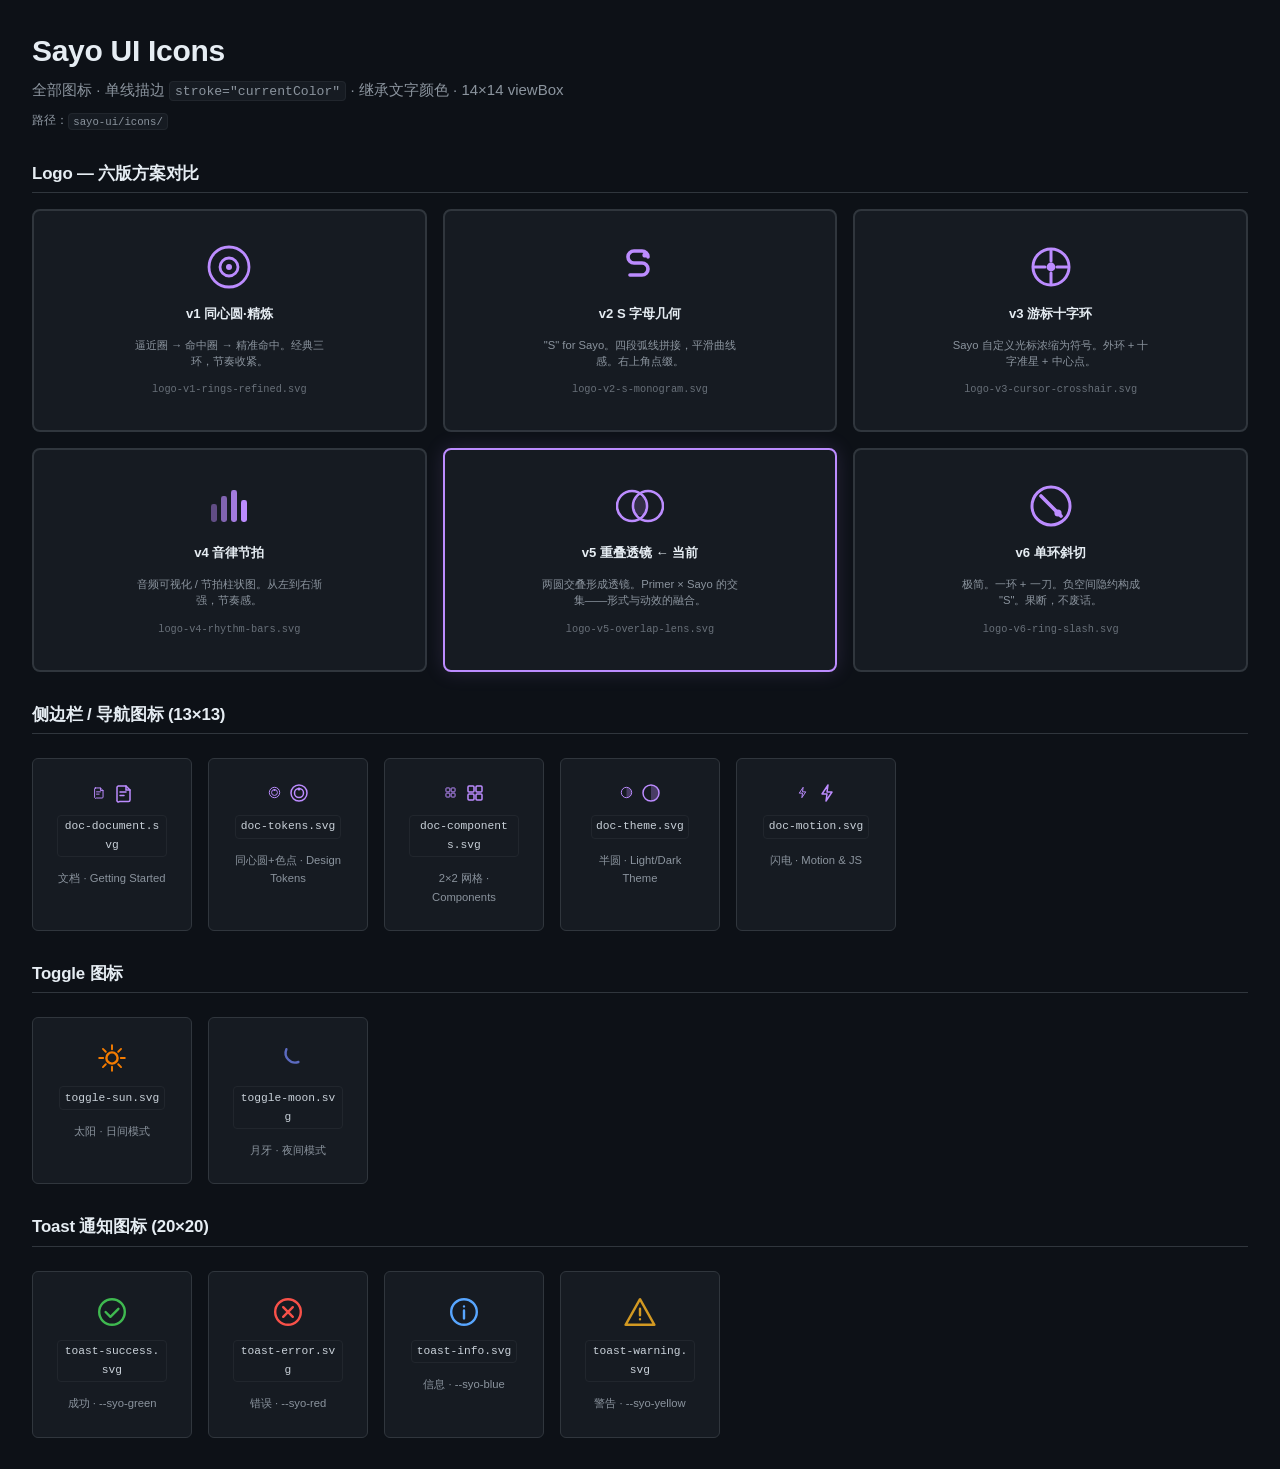
==== icons/index.html @ a3330d7d "v1.0: Sayo UI — 零依赖 CSS 框架 + 弹性交互引擎 - CSS 设计令牌（暗/浅双主题）+ Reset + 14 个组件 + 工具类 - JS 交互引擎：光标、拖尾、波纹、视差、入" ====
<!DOCTYPE html>
<html lang="zh-CN">
<head>
<meta charset="UTF-8">
<meta name="viewport" content="width=device-width, initial-scale=1.0">
<title>Sayo UI · Icons</title>
<link rel="stylesheet" href="../sayo.css">
<style>
  body { padding: var(--syo-space-8); }
  h1 { margin-bottom: var(--syo-space-2); }
  .icon-grid { display: grid; grid-template-columns: repeat(auto-fill, minmax(160px, 1fr)); gap: var(--syo-space-4); margin-top: var(--syo-space-6); }
  .icon-card {
    display: flex; flex-direction: column; align-items: center; gap: var(--syo-space-3);
    padding: var(--syo-space-6); background: var(--syo-bg-surface); border: 1px solid var(--syo-border); border-radius: var(--syo-radius-md);
  }
  .icon-card svg { width: 32px; height: 32px; color: var(--syo-accent); }
  .icon-card code { font-size: 0.75rem; text-align: center; word-break: break-all; }
  .icon-card .label { font-size: 0.75rem; color: var(--syo-fg-muted); text-align: center; }
  .icon-card .size-demo { display: flex; gap: var(--syo-space-2); align-items: center; }
  .icon-card .size-demo svg { width: 13px; height: 13px; }
  .icon-card .size-demo svg:last-child { width: 20px; height: 20px; }
  .section-title { margin-top: var(--syo-space-8); margin-bottom: var(--syo-space-3); padding-bottom: var(--syo-space-2); border-bottom: 1px solid var(--syo-border); }
</style>
</head>
<body>

<h1>Sayo UI Icons</h1>
<p class="syo-text-muted">
  全部图标 &middot; 单线描边 <code>stroke="currentColor"</code> &middot; 继承文字颜色 &middot; 14×14 viewBox
</p>
<p class="syo-text-sm syo-text-muted syo-mt-2">路径：<code>sayo-ui/icons/</code></p>

<!-- Logo -->
<h3 class="section-title">Logo — 六版方案对比</h3>
<style>
  .logo-grid { display: grid; grid-template-columns: repeat(3, 1fr); gap: var(--syo-space-4); margin-top: var(--syo-space-4); }
  .logo-card { display: flex; flex-direction: column; align-items: center; gap: var(--syo-space-3); padding: var(--syo-space-8) var(--syo-space-4); background: var(--syo-bg-surface); border: 2px solid var(--syo-border); border-radius: var(--syo-radius-lg); transition: border-color 200ms var(--syo-ease-out); }
  .logo-card:hover { border-color: var(--syo-accent); }
  .logo-card svg { width: 48px; height: 48px; color: var(--syo-accent); }
  .logo-card .name { font-weight: 600; font-size: 0.875rem; color: var(--syo-fg-default); }
  .logo-card .desc { font-size: 0.75rem; color: var(--syo-fg-muted); text-align: center; line-height: 1.45; max-width: 200px; }
  .logo-card .file { font-size: 0.6875rem; color: var(--syo-fg-muted); font-family: var(--syo-font-mono); opacity: 0.7; }
  @media (max-width: 640px) { .logo-grid { grid-template-columns: 1fr; } }
</style>
<div class="logo-grid">
  <div class="logo-card">
    <svg viewBox="0 0 24 24" fill="none"><circle cx="12" cy="12" r="10" stroke="currentColor" stroke-width="1.4"/><circle cx="12" cy="12" r="4.5" stroke="currentColor" stroke-width="1.4"/><circle cx="12" cy="12" r="1.5" fill="currentColor"/></svg>
    <span class="name">v1 同心圆·精炼</span>
    <span class="desc">逼近圈 → 命中圈 → 精准命中。经典三环，节奏收紧。</span>
    <span class="file">logo-v1-rings-refined.svg</span>
  </div>
  <div class="logo-card">
    <svg viewBox="0 0 24 24" fill="none"><path d="M16 7a3 3 0 00-3-3H9a3 3 0 00-3 3v0a3 3 0 003 3h4a3 3 0 013 3v0a3 3 0 01-3 3H7" stroke="currentColor" stroke-width="1.8" stroke-linecap="round"/><circle cx="14.5" cy="6" r="1.3" fill="currentColor"/></svg>
    <span class="name">v2 S 字母几何</span>
    <span class="desc">"S" for Sayo。四段弧线拼接，平滑曲线感。右上角点缀。</span>
    <span class="file">logo-v2-s-monogram.svg</span>
  </div>
  <div class="logo-card">
    <svg viewBox="0 0 24 24" fill="none"><circle cx="12" cy="12" r="9" stroke="currentColor" stroke-width="1.5"/><path d="M12 4v5M12 15v5M4 12h5M15 12h5" stroke="currentColor" stroke-width="1.5" stroke-linecap="round"/><circle cx="12" cy="12" r="2.2" fill="currentColor"/></svg>
    <span class="name">v3 游标十字环</span>
    <span class="desc">Sayo 自定义光标浓缩为符号。外环 + 十字准星 + 中心点。</span>
    <span class="file">logo-v3-cursor-crosshair.svg</span>
  </div>
  <div class="logo-card">
    <svg viewBox="0 0 24 24" fill="none"><rect x="3" y="11" width="3" height="9" rx="1.2" fill="currentColor" opacity="0.45"/><rect x="8" y="7" width="3" height="13" rx="1.2" fill="currentColor" opacity="0.65"/><rect x="13" y="4" width="3" height="16" rx="1.2" fill="currentColor" opacity="0.85"/><rect x="18" y="9" width="3" height="11" rx="1.2" fill="currentColor"/></svg>
    <span class="name">v4 音律节拍</span>
    <span class="desc">音频可视化 / 节拍柱状图。从左到右渐强，节奏感。</span>
    <span class="file">logo-v4-rhythm-bars.svg</span>
  </div>
  <div class="logo-card" style="border-color:var(--syo-accent);box-shadow:0 0 20px rgba(188,140,255,0.15)">
    <svg viewBox="0 0 24 24" fill="none"><circle cx="8" cy="12" r="7.5" stroke="currentColor" stroke-width="1.3"/><circle cx="16" cy="12" r="7.5" stroke="currentColor" stroke-width="1.3"/><path d="M10.7 7.6a7.5 7.5 0 012.6 0 7.5 7.5 0 010 8.8 7.5 7.5 0 01-2.6 0 7.5 7.5 0 010-8.8z" fill="currentColor" opacity="0.18"/></svg>
    <span class="name">v5 重叠透镜 ← 当前</span>
    <span class="desc">两圆交叠形成透镜。Primer × Sayo 的交集——形式与动效的融合。</span>
    <span class="file">logo-v5-overlap-lens.svg</span>
  </div>
  <div class="logo-card">
    <svg viewBox="0 0 24 24" fill="none"><circle cx="12" cy="12" r="9.5" stroke="currentColor" stroke-width="1.5"/><path d="M7 7l10 10" stroke="currentColor" stroke-width="1.8" stroke-linecap="round"/><circle cx="15.5" cy="15.5" r="1.8" fill="currentColor"/></svg>
    <span class="name">v6 单环斜切</span>
    <span class="desc">极简。一环 + 一刀。负空间隐约构成 "S"。果断，不废话。</span>
    <span class="file">logo-v6-ring-slash.svg</span>
  </div>
</div>

<!-- Doc sidebar -->
<h3 class="section-title">侧边栏 / 导航图标 (13×13)</h3>
<div class="icon-grid">
  <div class="icon-card">
    <div class="size-demo">
      <svg viewBox="0 0 20 20" fill="none"><path d="M5 3h8l4 4v10a1.5 1.5 0 01-1.5 1.5h-9A1.5 1.5 0 014 17V4.5A1.5 1.5 0 015.5 3z" stroke="currentColor" stroke-width="1.5" stroke-linecap="round" stroke-linejoin="round"/><path d="M13 3v4h4M7 9h6M7 12.5h4" stroke="currentColor" stroke-width="1.5" stroke-linecap="round"/></svg>
      <svg viewBox="0 0 20 20" fill="none"><path d="M5 3h8l4 4v10a1.5 1.5 0 01-1.5 1.5h-9A1.5 1.5 0 014 17V4.5A1.5 1.5 0 015.5 3z" stroke="currentColor" stroke-width="1.5" stroke-linecap="round" stroke-linejoin="round"/><path d="M13 3v4h4M7 9h6M7 12.5h4" stroke="currentColor" stroke-width="1.5" stroke-linecap="round"/></svg>
    </div>
    <code>doc-document.svg</code>
    <span class="label">文档 · Getting Started</span>
  </div>
  <div class="icon-card">
    <div class="size-demo">
      <svg viewBox="0 0 20 20" fill="none"><circle cx="10" cy="10" r="8" stroke="currentColor" stroke-width="1.5"/><circle cx="10" cy="10" r="4.5" stroke="currentColor" stroke-width="1.5"/><circle cx="10" cy="6" r="1.5" fill="currentColor"/></svg>
      <svg viewBox="0 0 20 20" fill="none"><circle cx="10" cy="10" r="8" stroke="currentColor" stroke-width="1.5"/><circle cx="10" cy="10" r="4.5" stroke="currentColor" stroke-width="1.5"/><circle cx="10" cy="6" r="1.5" fill="currentColor"/></svg>
    </div>
    <code>doc-tokens.svg</code>
    <span class="label">同心圆+色点 · Design Tokens</span>
  </div>
  <div class="icon-card">
    <div class="size-demo">
      <svg viewBox="0 0 20 20" fill="none"><rect x="3" y="3" width="6" height="6" rx="1" stroke="currentColor" stroke-width="1.5"/><rect x="11" y="3" width="6" height="6" rx="1" stroke="currentColor" stroke-width="1.5"/><rect x="3" y="11" width="6" height="6" rx="1" stroke="currentColor" stroke-width="1.5"/><rect x="11" y="11" width="6" height="6" rx="1" stroke="currentColor" stroke-width="1.5"/></svg>
      <svg viewBox="0 0 20 20" fill="none"><rect x="3" y="3" width="6" height="6" rx="1" stroke="currentColor" stroke-width="1.5"/><rect x="11" y="3" width="6" height="6" rx="1" stroke="currentColor" stroke-width="1.5"/><rect x="3" y="11" width="6" height="6" rx="1" stroke="currentColor" stroke-width="1.5"/><rect x="11" y="11" width="6" height="6" rx="1" stroke="currentColor" stroke-width="1.5"/></svg>
    </div>
    <code>doc-components.svg</code>
    <span class="label">2×2 网格 · Components</span>
  </div>
  <div class="icon-card">
    <div class="size-demo">
      <svg viewBox="0 0 20 20" fill="none"><circle cx="10" cy="10" r="8" stroke="currentColor" stroke-width="1.5"/><path d="M10 2a8 8 0 010 16V2z" fill="currentColor" opacity="0.3"/></svg>
      <svg viewBox="0 0 20 20" fill="none"><circle cx="10" cy="10" r="8" stroke="currentColor" stroke-width="1.5"/><path d="M10 2a8 8 0 010 16V2z" fill="currentColor" opacity="0.3"/></svg>
    </div>
    <code>doc-theme.svg</code>
    <span class="label">半圆 · Light/Dark Theme</span>
  </div>
  <div class="icon-card">
    <div class="size-demo">
      <svg viewBox="0 0 20 20" fill="none"><path d="M11 2L5 11h5l-1 7 6-9h-5l1-7z" stroke="currentColor" stroke-width="1.5" stroke-linejoin="round"/></svg>
      <svg viewBox="0 0 20 20" fill="none"><path d="M11 2L5 11h5l-1 7 6-9h-5l1-7z" stroke="currentColor" stroke-width="1.5" stroke-linejoin="round"/></svg>
    </div>
    <code>doc-motion.svg</code>
    <span class="label">闪电 · Motion &amp; JS</span>
  </div>
</div>

<!-- Toggle icons -->
<h3 class="section-title">Toggle 图标</h3>
<div class="icon-grid">
  <div class="icon-card">
    <svg viewBox="0 0 20 20" fill="none" style="color:#f57c00"><circle cx="10" cy="10" r="3.5" stroke="currentColor" stroke-width="1.5"/><path d="M10 2v2.5M10 15.5V18M2 10h2.5M15.5 10H18M4.34 4.34l1.77 1.77M13.89 13.89l1.77 1.77M4.34 15.66l1.77-1.77M13.89 6.11l1.77-1.77" stroke="currentColor" stroke-width="1.2" stroke-linecap="round"/></svg>
    <code>toggle-sun.svg</code>
    <span class="label">太阳 · 日间模式</span>
  </div>
  <div class="icon-card">
    <svg viewBox="0 0 20 20" fill="none" style="color:#5c6bc0"><path d="M16.5 12.5A6 6 0 019 4.5a6 6 0 007.5 8z" stroke="currentColor" stroke-width="1.5" stroke-linejoin="round"/></svg>
    <code>toggle-moon.svg</code>
    <span class="label">月牙 · 夜间模式</span>
  </div>
</div>

<!-- Toast icons -->
<h3 class="section-title">Toast 通知图标 (20×20)</h3>
<div class="icon-grid">
  <div class="icon-card">
    <svg viewBox="0 0 20 20" fill="none" style="color:var(--syo-green)"><circle cx="10" cy="10" r="8" stroke="currentColor" stroke-width="1.5"/><path d="M6 10l3 3 5-5" stroke="currentColor" stroke-width="1.5" stroke-linecap="round" stroke-linejoin="round"/></svg>
    <code>toast-success.svg</code>
    <span class="label">成功 · --syo-green</span>
  </div>
  <div class="icon-card">
    <svg viewBox="0 0 20 20" fill="none" style="color:var(--syo-red)"><circle cx="10" cy="10" r="8" stroke="currentColor" stroke-width="1.5"/><path d="M7 7l6 6M13 7l-6 6" stroke="currentColor" stroke-width="1.5" stroke-linecap="round"/></svg>
    <code>toast-error.svg</code>
    <span class="label">错误 · --syo-red</span>
  </div>
  <div class="icon-card">
    <svg viewBox="0 0 20 20" fill="none" style="color:var(--syo-blue)"><circle cx="10" cy="10" r="8" stroke="currentColor" stroke-width="1.5"/><path d="M10 9v5M10 6.5v0" stroke="currentColor" stroke-width="1.5" stroke-linecap="round"/></svg>
    <code>toast-info.svg</code>
    <span class="label">信息 · --syo-blue</span>
  </div>
  <div class="icon-card">
    <svg viewBox="0 0 20 20" fill="none" style="color:var(--syo-yellow)"><path d="M10 2L1 18h18L10 2z" stroke="currentColor" stroke-width="1.5" stroke-linejoin="round"/><path d="M10 8v4M10 14.5v0" stroke="currentColor" stroke-width="1.5" stroke-linecap="round"/></svg>
    <code>toast-warning.svg</code>
    <span class="label">警告 · --syo-yellow</span>
  </div>
</div>

</body>
</html>
---- sayo.css ----
/* ═══════════════════════════════════════════════════════════════
   SAYO UI — DESIGN TOKENS & CORE
   GitHub Primer Dark + Sayo interaction engine
   Zero dependencies. CSS variable driven. Dark-first.
   ═══════════════════════════════════════════════════════════════ */

/* ── TOKENS ─────────────────────────────────────────────────── */
:root {
  /* Backgrounds */
  --syo-bg-base:      #0d1117;
  --syo-bg-surface:   #161b22;
  --syo-bg-elevated:  #1c2129;
  --syo-bg-selection: rgba(31, 111, 235, 0.2);

  /* Borders */
  --syo-border:       #30363d;
  --syo-border-muted: #21262d;

  /* Foregrounds */
  --syo-fg-default: #e6edf3;
  --syo-fg-body:    #c9d1d9;
  --syo-fg-muted:   #8b949e;

  /* Functional */
  --syo-red:    #f85149;
  --syo-orange: #f0883e;
  --syo-yellow: #d29922;
  --syo-green:  #3fb950;
  --syo-teal:   #39d353;
  --syo-cyan:   #79c0ff;
  --syo-blue:   #58a6ff;
  --syo-purple: #bc8cff;
  --syo-pink:   #d2a8ff;

  /* Semantic roles */
  --syo-danger:    var(--syo-red);
  --syo-warning:   var(--syo-yellow);
  --syo-success:   var(--syo-green);
  --syo-info:      var(--syo-blue);
  --syo-accent:    var(--syo-purple);
  --syo-secondary: var(--syo-cyan);
  --syo-special:   var(--syo-orange);
  --syo-subtle:    var(--syo-teal);

  /* Syntax highlight */
  --syo-syn-comment:  #8b949e;
  --syo-syn-keyword:  #ff7b72;
  --syo-syn-string:   #a5d6ff;
  --syo-syn-func:     #d2a8ff;
  --syo-syn-type:     #ffa657;
  --syo-syn-macro:    #f2cc60;
  --syo-syn-operator: #79c0ff;
  --syo-syn-number:   #a5d6ff;

  /* Typography */
  --syo-font-sans:  "Inter", "Noto Sans SC", "PingFang SC", "Microsoft YaHei", -apple-system, BlinkMacSystemFont, sans-serif;
  --syo-font-mono:  "Fira Code", "SF Mono", "Cascadia Code", "JetBrains Mono", monospace;
  --syo-font-size:  15px;
  --syo-line-height: 1.65;

  /* Spacing scale */
  --syo-space-1: 4px;
  --syo-space-2: 8px;
  --syo-space-3: 12px;
  --syo-space-4: 16px;
  --syo-space-5: 20px;
  --syo-space-6: 24px;
  --syo-space-8: 32px;
  --syo-space-10: 40px;
  --syo-space-12: 48px;

  /* Radii */
  --syo-radius-sm: 4px;
  --syo-radius-md: 6px;
  --syo-radius-lg: 8px;
  --syo-radius-full: 999px;

  /* Container */
  --syo-container: 860px;

  /* Nav */
  --syo-nav-height: 52px;

  /* Easing */
  --syo-ease-elastic:  cubic-bezier(0.34, 1.56, 0.64, 1);
  --syo-ease-out:      cubic-bezier(0.4, 0, 0.2, 1);
  --syo-ease-spring:   cubic-bezier(0.25, 0.46, 0.45, 0.94);

  /* Transitions */
  --syo-trans-color:  color 180ms var(--syo-ease-out);
  --syo-trans-spring: transform 250ms var(--syo-ease-elastic), border-color 200ms var(--syo-ease-out), background 200ms var(--syo-ease-out);
  --syo-trans-active: transform 100ms var(--syo-ease-out);
}

/* ── LIGHT THEME ─────────────────────────────────────────────── */
/* Trigger: <html data-syo-theme="light"> or toggle via JS */
html[data-syo-theme="light"] {
  /* Backgrounds */
  --syo-bg-base:      #ffffff;
  --syo-bg-surface:   #f6f8fa;
  --syo-bg-elevated:  #ffffff;
  --syo-bg-selection: rgba(9, 105, 218, 0.15);

  /* Borders */
  --syo-border:       #d0d7de;
  --syo-border-muted: #d8dee4;

  /* Foregrounds */
  --syo-fg-default: #1f2328;
  --syo-fg-body:    #1f2328;
  --syo-fg-muted:   #656d76;

  /* Functional — adjusted for light bg contrast */
  --syo-red:    #cf222e;
  --syo-orange: #bc4c00;
  --syo-yellow: #9a6700;
  --syo-green:  #1a7f37;
  --syo-teal:   #1a7f37;
  --syo-cyan:   #0969da;
  --syo-blue:   #0969da;
  --syo-purple: #8250df;
  --syo-pink:   #8250df;

  /* Syntax highlight */
  --syo-syn-comment:  #6e7781;
  --syo-syn-keyword:  #cf222e;
  --syo-syn-string:   #0a3069;
  --syo-syn-func:     #8250df;
  --syo-syn-type:     #bc4c00;
  --syo-syn-macro:    #9a6700;
  --syo-syn-operator: #0550ae;
  --syo-syn-number:   #0550ae;
}

/* Light-theme select chevron — needs own SVG since data URIs can't inherit var() */
html[data-syo-theme="light"] .syo-select {
  background-image: url("data:image/svg+xml,%3Csvg width='12' height='8' viewBox='0 0 12 8' fill='none' xmlns='http://www.w3.org/2000/svg'%3E%3Cpath d='M1 1.5l5 5 5-5' stroke='%23656d76' stroke-width='1.5' stroke-linecap='round' stroke-linejoin='round'/%3E%3C/svg%3E");
}

/* ── RESET ──────────────────────────────────────────────────── */
/* :where() → zero specificity — easy to override in consumer CSS */
:where(*, *::before, *::after) { box-sizing: border-box; margin: 0; padding: 0; }

html {
  scroll-behavior: smooth;
  font-size: var(--syo-font-size);
  -webkit-text-size-adjust: 100%;
}

body {
  background: var(--syo-bg-base);
  color: var(--syo-fg-body);
  font-family: var(--syo-font-sans);
  font-weight: 400;
  line-height: var(--syo-line-height);
  -webkit-font-smoothing: antialiased;
  -moz-osx-font-smoothing: grayscale;
}

/* ── SCROLLBAR ───────────────────────────────────────────────── */
::-webkit-scrollbar { width: 6px; height: 6px; }
::-webkit-scrollbar-track { background: transparent; }
::-webkit-scrollbar-thumb {
  background: var(--syo-border);
  border-radius: 3px;
}
::-webkit-scrollbar-thumb:hover { background: var(--syo-fg-muted); }
/* Firefox */
* { scrollbar-width: thin; scrollbar-color: var(--syo-border) transparent; }

::selection { background: var(--syo-bg-selection); color: var(--syo-fg-default); }

img, svg { display: block; max-width: 100%; }
svg[data-syo-icon] { flex-shrink: 0; }

:focus-visible {
  outline: 2px solid var(--syo-blue);
  outline-offset: 2px;
}

/* ── BASE ───────────────────────────────────────────────────── */
a {
  color: var(--syo-blue);
  text-decoration: none;
  transition: var(--syo-trans-color);
}
a:hover { color: var(--syo-accent); }

h1, h2, h3, h4, h5, h6 {
  color: var(--syo-fg-default);
  font-weight: 600;
  letter-spacing: -0.01em;
  line-height: 1.25;
}

h1 { font-size: clamp(1.5rem, 4vw, 2rem); }
h2 { font-size: clamp(1.25rem, 3vw, 1.5rem); }
h3 { font-size: 1.125rem; }
h4 { font-size: 1rem; }

p + p { margin-top: 0.5em; }

code, pre {
  font-family: var(--syo-font-mono);
  font-size: 0.875em;
}

code {
  background: var(--syo-bg-surface);
  padding: 0.15em 0.4em;
  border-radius: var(--syo-radius-sm);
  border: 1px solid var(--syo-border-muted);
}

pre {
  background: var(--syo-bg-surface);
  border: 1px solid var(--syo-border);
  border-radius: var(--syo-radius-md);
  padding: var(--syo-space-4);
  overflow-x: auto;
  line-height: 1.65;
}

pre code {
  background: none;
  padding: 0;
  border: none;
  font-size: 0.875rem;
}

hr {
  border: none;
  border-top: 1px solid var(--syo-border);
}

/* ── LAYOUT ─────────────────────────────────────────────────── */
.syo-container {
  width: 100%;
  max-width: var(--syo-container);
  margin-left: auto;
  margin-right: auto;
  padding-left: var(--syo-space-6);
  padding-right: var(--syo-space-6);
}

.syo-section {
  padding-top: var(--syo-space-12);
  padding-bottom: var(--syo-space-12);
  border-top: 1px solid var(--syo-border);
}

.syo-section-header {
  margin-bottom: var(--syo-space-6);
}

.syo-section-label {
  font-family: var(--syo-font-mono);
  font-size: 0.75rem;
  color: var(--syo-fg-muted);
  text-transform: lowercase;
  letter-spacing: 0.04em;
  margin-bottom: var(--syo-space-1);
}

.syo-grid-2 { display: grid; grid-template-columns: 1fr 1fr; gap: var(--syo-space-3); }
.syo-grid-3 { display: grid; grid-template-columns: 1fr 1fr 1fr; gap: var(--syo-space-3); }
.syo-grid-4 { display: grid; grid-template-columns: 1fr 1fr 1fr 1fr; gap: var(--syo-space-3); }

.syo-flex { display: flex; }
.syo-flex-wrap { flex-wrap: wrap; }
.syo-flex-center { align-items: center; justify-content: center; }
.syo-flex-between { align-items: center; justify-content: space-between; }

.syo-gap-1 { gap: var(--syo-space-1); }
.syo-gap-2 { gap: var(--syo-space-2); }
.syo-gap-3 { gap: var(--syo-space-3); }
.syo-gap-4 { gap: var(--syo-space-4); }
.syo-gap-6 { gap: var(--syo-space-6); }

/* ── COMPONENTS: NAV ────────────────────────────────────────── */
.syo-nav {
  position: sticky;
  top: 0;
  z-index: 100;
  display: flex;
  align-items: center;
  justify-content: space-between;
  height: var(--syo-nav-height);
  padding: 0 var(--syo-space-6);
  background: var(--syo-bg-surface);
  border-bottom: 1px solid var(--syo-border);
  overflow: hidden;
}

.syo-nav-brand {
  font-weight: 600;
  font-size: 0.9375rem;
  color: var(--syo-fg-default);
  letter-spacing: -0.01em;
}

.syo-nav-links {
  display: flex;
  gap: var(--syo-space-6);
  list-style: none;
}

.syo-nav-links a {
  display: inline-block;
  font-size: 0.875rem;
  color: var(--syo-fg-muted);
  font-weight: 500;
  transition: var(--syo-trans-spring);
}
.syo-nav-links a:hover { color: var(--syo-fg-default); transform: scale(1.12); }
.syo-nav-links a:active { transform: scale(0.95); transition: var(--syo-trans-active); }

/* ── COMPONENTS: EDITOR ─────────────────────────────────────── */
.syo-editor {
  background: var(--syo-bg-surface);
  border: 1px solid var(--syo-border);
  border-radius: var(--syo-radius-lg);
  overflow: hidden;
  box-shadow: 0 0 80px rgba(88, 166, 255, 0.04), 0 0 160px rgba(121, 192, 255, 0.02);
}

.syo-editor-titlebar {
  display: flex;
  align-items: center;
  height: 36px;
  padding: 0 14px;
  background: var(--syo-bg-elevated);
  border-bottom: 1px solid var(--syo-border-muted);
  gap: var(--syo-space-2);
}

.syo-editor-dots {
  display: flex;
  gap: 6px;
  margin-right: var(--syo-space-3);
}

.syo-editor-dot {
  width: 10px;
  height: 10px;
  border-radius: 50%;
}
.syo-editor-dot--red    { background: var(--syo-red); }
.syo-editor-dot--yellow { background: var(--syo-yellow); }
.syo-editor-dot--green  { background: var(--syo-green); }

.syo-editor-filename {
  font-size: 0.75rem;
  color: var(--syo-fg-muted);
  font-weight: 500;
}

.syo-editor-body {
  display: flex;
  padding: 18px 0;
  font-family: var(--syo-font-mono);
  font-size: 0.875rem;
  line-height: 1.75;
}

.syo-editor-gutter {
  display: flex;
  flex-direction: column;
  align-items: flex-end;
  padding: 0 14px 0 16px;
  color: var(--syo-syn-comment);
  font-size: 0.8125rem;
  user-select: none;
  min-width: 38px;
  opacity: 0.5;
}

.syo-editor-gutter span { line-height: 1.75; height: 1.75em; }

.syo-editor-code {
  flex: 1;
  padding-right: var(--syo-space-5);
  overflow-x: auto;
}

.syo-editor-code .line {
  display: block;
  white-space: pre;
  height: 1.75em;
}

.syo-editor-cursor {
  display: inline-block;
  width: 2px;
  height: 1em;
  background: var(--syo-fg-default);
  vertical-align: text-bottom;
  margin-left: 1px;
  animation: syo-blink 1s step-end infinite;
}

/* Syntax token classes (apply to spans inside .syo-editor-body) */
.syn-comment  { color: var(--syo-syn-comment); font-style: italic; }
.syn-keyword  { color: var(--syo-syn-keyword); font-weight: 500; }
.syn-string   { color: var(--syo-syn-string); }
.syn-func     { color: var(--syo-syn-func); }
.syn-type     { color: var(--syo-syn-type); }
.syn-macro    { color: var(--syo-syn-macro); font-weight: 500; }
.syn-operator { color: var(--syo-syn-operator); }
.syn-number   { color: var(--syo-syn-number); }
.syn-lifetime { color: var(--syo-teal); }

/* ── COMPONENTS: CARD ───────────────────────────────────────── */
.syo-card {
  background: var(--syo-bg-surface);
  border: 1px solid var(--syo-border);
  border-radius: var(--syo-radius-md);
  padding: var(--syo-space-5);
  box-shadow: 0 2px 8px rgba(0,0,0,0.25);
  transition: var(--syo-trans-spring), box-shadow 250ms var(--syo-ease-out);
}

.syo-card:hover {
  border-color: var(--syo-accent);
  box-shadow: 0 4px 20px rgba(0,0,0,0.35);
  transform: translateY(-2px) scale(1.02);
}

.syo-card:active {
  transform: translateY(0) scale(0.98);
  transition: var(--syo-trans-active);
}

.syo-card-head { display: flex; align-items: center; gap: var(--syo-space-2); margin-bottom: var(--syo-space-3); }
.syo-card-icon { color: var(--syo-fg-muted); transition: color 200ms var(--syo-ease-out); }
.syo-card:hover .syo-card-icon { color: var(--syo-accent); }
.syo-card-title { font-size: 0.9375rem; margin: 0; }
.syo-card-title a { color: inherit; display: inline-block; transition: var(--syo-trans-spring); }
.syo-card-title a:hover { color: var(--syo-blue); transform: scale(1.06); }
.syo-card-title a:active { transform: scale(0.95); transition: var(--syo-trans-active); }
.syo-card-desc { font-size: 0.8125rem; color: var(--syo-fg-muted); line-height: 1.55; flex: 1; }
.syo-card-meta { display: flex; align-items: center; gap: 14px; font-family: var(--syo-font-mono); font-size: 0.75rem; color: var(--syo-fg-muted); margin-top: var(--syo-space-3); }

/* ── COMPONENTS: TAG ────────────────────────────────────────── */
.syo-tag {
  display: inline-flex;
  align-items: center;
  gap: 6px;
  padding: 5px var(--syo-space-3);
  background: var(--syo-bg-surface);
  border: 1px solid var(--syo-border);
  border-radius: var(--syo-radius-sm);
  font-size: 0.8125rem;
  font-weight: 500;
  color: var(--syo-fg-body);
  cursor: default;
  transition: var(--syo-trans-spring);
}

.syo-tag:hover {
  border-color: var(--syo-accent);
  color: var(--syo-fg-default);
  background: var(--syo-bg-elevated);
  transform: scale(1.1);
}

.syo-tag:active {
  transform: scale(0.93);
  transition: var(--syo-trans-active);
}

.syo-tag-dot {
  display: inline-block;
  width: 6px;
  height: 6px;
  border-radius: 50%;
  flex-shrink: 0;
  vertical-align: middle;
}

.syo-tag-dot--red    { background: var(--syo-red); }
.syo-tag-dot--orange { background: var(--syo-orange); }
.syo-tag-dot--yellow { background: var(--syo-yellow); }
.syo-tag-dot--green  { background: var(--syo-green); }
.syo-tag-dot--blue   { background: var(--syo-blue); }
.syo-tag-dot--purple { background: var(--syo-purple); }
.syo-tag-dot--cyan   { background: var(--syo-cyan); }
.syo-tag-dot--pink   { background: var(--syo-pink); }

/* ── COMPONENTS: BUTTON ─────────────────────────────────────── */
.syo-btn {
  display: inline-flex;
  align-items: center;
  gap: var(--syo-space-2);
  padding: 6px var(--syo-space-4);
  font-family: var(--syo-font-sans);
  font-size: 0.875rem;
  font-weight: 500;
  border-radius: var(--syo-radius-md);
  border: 1px solid var(--syo-border);
  background: var(--syo-bg-surface);
  color: var(--syo-fg-body);
  cursor: pointer;
  transition: var(--syo-trans-spring);
  user-select: none;
}

.syo-btn:hover {
  border-color: var(--syo-accent);
  color: var(--syo-fg-default);
  background: var(--syo-bg-elevated);
  transform: scale(1.05);
}

.syo-btn:active {
  transform: scale(0.95);
  transition: var(--syo-trans-active);
}

.syo-btn--primary {
  background: var(--syo-blue);
  border-color: var(--syo-blue);
  color: #fff;
}
.syo-btn--primary:hover {
  background: var(--syo-cyan);
  border-color: var(--syo-cyan);
  box-shadow: 0 0 14px rgba(88, 166, 255, 0.35);
}

.syo-btn--ghost {
  background: transparent;
  border-color: transparent;
}
.syo-btn--ghost:hover { background: var(--syo-bg-surface); }

/* Size variants */
.syo-btn--sm { padding: 3px var(--syo-space-3); font-size: 0.75rem; }
.syo-btn--lg { padding: 8px var(--syo-space-5); font-size: 1rem; }

/* ── COMPONENTS: FORM ────────────────────────────────────────── */
.syo-form-group {
  display: flex;
  flex-direction: column;
  gap: var(--syo-space-1);
}

.syo-form-label {
  font-size: 0.8125rem;
  font-weight: 500;
  color: var(--syo-fg-default);
}

.syo-form-hint {
  font-size: 0.75rem;
  color: var(--syo-fg-muted);
}

.syo-input,
.syo-select {
  display: block;
  width: 100%;
  padding: 6px var(--syo-space-3);
  font-family: var(--syo-font-sans);
  font-size: 0.875rem;
  line-height: 1.55;
  color: var(--syo-fg-default);
  background: var(--syo-bg-surface);
  border: 1px solid var(--syo-border);
  border-radius: var(--syo-radius-md);
  transition: border-color 200ms var(--syo-ease-out),
              box-shadow 200ms var(--syo-ease-out),
              transform 200ms var(--syo-ease-out);
  outline: none;
}

.syo-input::placeholder { color: var(--syo-fg-muted); }

.syo-input:focus,
.syo-select:focus {
  border-color: var(--syo-blue);
  box-shadow: 0 0 0 2px rgba(88, 166, 255, 0.2),
              0 0 20px rgba(88, 166, 255, 0.08);
  outline: none;
  transform: scale(1.01);
  transition: border-color 200ms var(--syo-ease-out),
              box-shadow 250ms var(--syo-ease-out),
              transform 250ms var(--syo-ease-elastic);
}

.syo-input:disabled,
.syo-select:disabled {
  opacity: 0.5;
  cursor: not-allowed;
  background: var(--syo-bg-base);
}

/* Select — custom chevron */
.syo-select {
  appearance: none;
  -webkit-appearance: none;
  padding-right: var(--syo-space-8);
  background-image: url("data:image/svg+xml,%3Csvg width='12' height='8' viewBox='0 0 12 8' fill='none' xmlns='http://www.w3.org/2000/svg'%3E%3Cpath d='M1 1.5l5 5 5-5' stroke='%238b949e' stroke-width='1.5' stroke-linecap='round' stroke-linejoin='round'/%3E%3C/svg%3E");
  background-repeat: no-repeat;
  background-position: right 10px center;
  cursor: pointer;
}

/* Input sizes */
.syo-input--sm { padding: 3px var(--syo-space-2); font-size: 0.8125rem; }
.syo-input--lg { padding: 10px var(--syo-space-4); font-size: 1rem; }

/* Input with leading icon */
.syo-input-icon {
  position: relative;
  display: block;
}
.syo-input-icon svg {
  position: absolute;
  left: var(--syo-space-3);
  top: 50%;
  transform: translateY(-50%);
  color: var(--syo-fg-muted);
  pointer-events: none;
  transition: color 200ms var(--syo-ease-out);
}
.syo-input-icon .syo-input { padding-left: var(--syo-space-8); }
.syo-input-icon:focus-within svg { color: var(--syo-blue); }

/* Floating label — label inside input, springs up on focus/fill */
.syo-input-floating {
  position: relative;
  display: block;
}
.syo-input-floating .syo-input {
  padding-top: 18px;
  padding-bottom: 6px;
}
.syo-input-floating .syo-input::placeholder { opacity: 0; }
.syo-input-floating .syo-floating-label {
  position: absolute;
  top: 50%;
  left: var(--syo-space-3);
  transform: translateY(-50%);
  font-size: 0.875rem;
  color: var(--syo-fg-muted);
  pointer-events: none;
  transform-origin: left center;
  transition: transform 220ms var(--syo-ease-elastic),
              top 220ms var(--syo-ease-elastic),
              font-size 220ms var(--syo-ease-elastic),
              color 200ms var(--syo-ease-out);
}
.syo-input-floating .syo-input:focus ~ .syo-floating-label,
.syo-input-floating .syo-input:not(:placeholder-shown) ~ .syo-floating-label {
  top: 5px;
  transform: translateY(0) scale(0.8);
  font-size: 0.75rem;
  color: var(--syo-blue);
}

/* Checkbox / Radio — custom visual, hidden native */
.syo-checkbox,
.syo-radio {
  display: inline-flex;
  align-items: center;
  gap: var(--syo-space-2);
  font-size: 0.875rem;
  color: var(--syo-fg-body);
  cursor: pointer;
  user-select: none;
}

.syo-checkbox input,
.syo-radio input {
  position: absolute;
  width: 1px; height: 1px;
  overflow: hidden;
  clip: rect(0,0,0,0);
  white-space: nowrap;
}

/* Custom checkbox box */
.syo-checkbox .syo-checkmark {
  display: flex;
  align-items: center;
  justify-content: center;
  width: 16px; height: 16px;
  border: 1.5px solid var(--syo-border);
  border-radius: var(--syo-radius-sm);
  background: var(--syo-bg-surface);
  flex-shrink: 0;
  transition: background 150ms var(--syo-ease-out),
              border-color 150ms var(--syo-ease-out);
}

.syo-checkbox:hover .syo-checkmark { border-color: var(--syo-blue); }

.syo-checkbox input:checked + .syo-checkmark {
  background: var(--syo-blue);
  border-color: var(--syo-blue);
  animation: syo-check-pop 280ms var(--syo-ease-elastic);
}

.syo-checkbox input:checked + .syo-checkmark::after {
  content: '';
  width: 5px; height: 9px;
  border: solid #fff;
  border-width: 0 2px 2px 0;
  transform: rotate(45deg) translateY(-1px);
  animation: syo-check-mark 280ms var(--syo-ease-elastic);
}

.syo-checkbox input:focus-visible + .syo-checkmark {
  outline: 2px solid var(--syo-blue);
  outline-offset: 2px;
}

/* Custom radio circle */
.syo-radio .syo-radiomark {
  display: flex;
  align-items: center;
  justify-content: center;
  width: 16px; height: 16px;
  border: 1.5px solid var(--syo-border);
  border-radius: 50%;
  background: var(--syo-bg-surface);
  flex-shrink: 0;
  transition: border-color 150ms var(--syo-ease-out);
}

.syo-radio:hover .syo-radiomark { border-color: var(--syo-blue); }

.syo-radio input:checked + .syo-radiomark {
  border-color: var(--syo-blue);
  animation: syo-check-pop 280ms var(--syo-ease-elastic);
}

.syo-radio input:checked + .syo-radiomark::after {
  content: '';
  width: 8px; height: 8px;
  border-radius: 50%;
  background: var(--syo-blue);
  animation: syo-radio-dot 280ms var(--syo-ease-elastic);
}

.syo-radio input:focus-visible + .syo-radiomark {
  outline: 2px solid var(--syo-blue);
  outline-offset: 2px;
}

/* Disabled checkbox / radio */
.syo-checkbox input:disabled ~ .syo-checkmark,
.syo-radio input:disabled ~ .syo-radiomark {
  opacity: 0.4;
  cursor: not-allowed;
}
.syo-checkbox input:disabled,
.syo-radio input:disabled,
.syo-checkbox input:disabled ~ *,
.syo-radio input:disabled ~ * {
  cursor: not-allowed;
}

/* ── COMPONENTS: STAT ───────────────────────────────────────── */
.syo-stat {
  display: flex;
  flex-direction: column;
  align-items: center;
  gap: var(--syo-space-1);
  padding: var(--syo-space-4);
  background: var(--syo-bg-surface);
  border: 1px solid var(--syo-border);
  border-radius: var(--syo-radius-md);
}

.syo-stat-value {
  font-family: var(--syo-font-mono);
  font-size: 1.5rem;
  font-weight: 600;
  color: var(--syo-fg-default);
}

.syo-stat-label {
  font-size: 0.75rem;
  color: var(--syo-fg-muted);
  text-transform: uppercase;
  letter-spacing: 0.05em;
}

/* ── COMPONENTS: TOGGLE ──────────────────────────────────────── */
/*
   Generic pill toggle switch. Pure CSS, checkbox-driven.
   Variants:
     .syo-toggle             — base: clean pill, blue when checked
     .syo-toggle-theme       — day/night: sky gradient, stars, sun↔moon
     .syo-toggle.syo-toggle--sm  — compact (36×20)
*/

/* ── Base pill ── */
.syo-toggle {
  --st-width: 44px;
  --st-height: 24px;
  --st-knob: 18px;
  --st-gap: 3px;
  --st-travel: 20px;

  position: relative;
  display: inline-flex;
  align-items: center;
  width: var(--st-width);
  height: var(--st-height);
  cursor: pointer;
  user-select: none;
  vertical-align: middle;
}

.syo-toggle input {
  position: absolute;
  width: 1px; height: 1px;
  overflow: hidden;
  clip: rect(0,0,0,0);
}

/* Track */
.syo-toggle-track {
  width: 100%; height: 100%;
  border-radius: 999px;
  background: var(--syo-bg-elevated);
  border: 1px solid var(--syo-border);
  transition: background 300ms var(--syo-ease-out),
              border-color 300ms var(--syo-ease-out),
              box-shadow 300ms var(--syo-ease-out);
}
.syo-toggle input:checked ~ .syo-toggle-track {
  background: var(--syo-accent);
  border-color: var(--syo-accent);
  box-shadow: 0 0 12px rgba(188, 140, 255, 0.25);
}

/* Knob */
.syo-toggle-knob {
  position: absolute;
  top: var(--st-gap);
  left: var(--st-gap);
  width: var(--st-knob);
  height: var(--st-knob);
  border-radius: 50%;
  background: var(--syo-fg-default);
  box-shadow: 0 1px 3px rgba(0,0,0,0.2);
  transition: transform 350ms var(--syo-ease-elastic),
              box-shadow 300ms var(--syo-ease-out),
              background 200ms var(--syo-ease-out);
  display: flex;
  align-items: center;
  justify-content: center;
  z-index: 2;
}
.syo-toggle input:checked ~ .syo-toggle-knob {
  transform: translateX(var(--st-travel));
  box-shadow: 0 1px 4px rgba(0,0,0,0.2), 0 0 10px rgba(188, 140, 255, 0.3);
}
.syo-toggle input:focus-visible ~ .syo-toggle-knob {
  outline: 2px solid var(--syo-accent);
  outline-offset: 2px;
}

/* Disabled */
.syo-toggle input:disabled ~ .syo-toggle-track { opacity: 0.4; }
.syo-toggle input:disabled ~ .syo-toggle-knob { opacity: 0.6; }
.syo-toggle input:disabled { cursor: not-allowed; }

/* ── Size: small ── */
.syo-toggle--sm {
  --st-width: 36px;
  --st-height: 20px;
  --st-knob: 14px;
  --st-gap: 3px;
  --st-travel: 16px;
}

/* ═══════════════════════════════════════════════════════════════
   VARIANT: Theme (day ↔ night)
   Extends base toggle with sky gradient track, stars,
   and sun/moon icons inside the knob.
   ═══════════════════════════════════════════════════════════════ */
.syo-toggle-theme {
  --st-width: 52px;
  --st-height: 28px;
  --st-knob: 22px;
  --st-gap: 3px;
  --st-travel: 24px;
}

/* Night sky (unchecked — dark theme) → Day sky (checked — light theme) */
.syo-toggle-theme .syo-toggle-track {
  background: linear-gradient(135deg, #0d1b3e 0%, #1a237e 40%, #283593 100%);
  border: none;
  box-shadow: inset 0 1px 3px rgba(0,0,0,0.3);
  transition: background 500ms ease;
}
.syo-toggle-theme input:checked ~ .syo-toggle-track {
  background: linear-gradient(135deg, #81d4fa 0%, #4fc3f7 50%, #ffcc80 100%);
}

/* Stars — visible at night (unchecked), fade out for day (checked) */
.syo-toggle-theme .syo-toggle-track::after {
  content: '';
  position: absolute;
  inset: 3px 6px;
  border-radius: 999px;
  opacity: 1;
  transition: opacity 400ms ease;
  background-image:
    radial-gradient(1px 1px at 20% 35%, #fff 50%, transparent 50%),
    radial-gradient(1.4px 1.4px at 50% 25%, #fff 50%, transparent 50%),
    radial-gradient(1px 1px at 65% 50%, #fff 50%, transparent 50%),
    radial-gradient(1.2px 1.2px at 35% 60%, #fff 50%, transparent 50%);
  background-repeat: no-repeat;
}
.syo-toggle-theme input:checked ~ .syo-toggle-track::after { opacity: 0; }

/* Theme knob — moon (unchecked) → sun (checked) */
.syo-toggle-theme .syo-toggle-knob {
  background: #e8eaf6;
  box-shadow: 0 1px 6px rgba(0,0,0,0.25), 0 0 14px rgba(121,192,255,0.2);
  transition: transform 400ms var(--syo-ease-elastic),
              background 300ms ease,
              box-shadow 300ms ease;
}
.syo-toggle-theme input:checked ~ .syo-toggle-knob {
  background: #fff8e1;
  box-shadow: 0 1px 4px rgba(0,0,0,0.18), 0 0 8px rgba(255,183,77,0.3);
}

/* Icons — moon visible by default, sun on checked */
.syo-toggle-theme .syo-toggle-knob svg {
  position: absolute;
  width: 13px; height: 13px;
  transition: opacity 250ms ease, transform 300ms var(--syo-ease-elastic);
}
.syo-toggle-sun  { opacity: 0; transform: rotate(90deg); }
.syo-toggle-moon { opacity: 1; transform: rotate(0); }
.syo-toggle-theme input:checked ~ .syo-toggle-knob .syo-toggle-sun {
  opacity: 1; transform: rotate(0);
}
.syo-toggle-theme input:checked ~ .syo-toggle-knob .syo-toggle-moon {
  opacity: 0; transform: rotate(-60deg);
}

/* ── VARIANT: Language (text labels inside knob) ── */
.syo-toggle-lang {
  --st-width: 48px;
  --st-height: 26px;
  --st-knob: 22px;
  --st-gap: 2px;
  --st-travel: 22px;
}
/* Track: purple → deep blue */
.syo-toggle-lang .syo-toggle-track {
  background: linear-gradient(135deg, #2d1b69 0%, #4c249f 50%, #6d35d1 100%);
  border: none;
  box-shadow: inset 0 1px 3px rgba(0,0,0,0.3);
  transition: background 400ms ease, box-shadow 400ms ease;
}
.syo-toggle-lang input:checked ~ .syo-toggle-track {
  background: linear-gradient(135deg, #0d1b3e 0%, #122a5c 50%, #1a3a7a 100%);
  box-shadow: inset 0 1px 3px rgba(0,0,0,0.2), 0 0 10px rgba(88, 166, 255, 0.15);
}
/* Knob: light, works on both purple and blue */
.syo-toggle-lang .syo-toggle-knob {
  font-size: 0.625rem;
  font-weight: 700;
  color: #7c3aed;
  background: #f5f0ff;
  box-shadow: 0 1px 4px rgba(0,0,0,0.15), 0 0 8px rgba(124, 58, 237, 0.2);
  line-height: 1;
  transition: transform 350ms var(--syo-ease-elastic),
              box-shadow 300ms var(--syo-ease-out),
              color 250ms ease, background 250ms ease;
}
.syo-toggle-lang input:checked ~ .syo-toggle-knob {
  color: #3b82f6;
  background: #eff6ff;
  box-shadow: 0 1px 4px rgba(0,0,0,0.15), 0 0 10px rgba(59, 130, 246, 0.25);
}
.syo-toggle-lang .syo-toggle-knob .syo-lang-zh,
.syo-toggle-lang .syo-toggle-knob .syo-lang-en {
  position: absolute;
  inset: 0;
  display: flex;
  align-items: center;
  justify-content: center;
  transition: opacity 200ms ease, transform 200ms var(--syo-ease-elastic);
}
.syo-toggle-lang .syo-lang-zh { opacity: 1; transform: scale(1); }
.syo-toggle-lang .syo-lang-en { opacity: 0; transform: scale(0.6); }
.syo-toggle-lang input:checked ~ .syo-toggle-knob .syo-lang-zh {
  opacity: 0; transform: scale(0.6);
}
.syo-toggle-lang input:checked ~ .syo-toggle-knob .syo-lang-en {
  opacity: 1; transform: scale(1);
}

/* ── COMPONENTS: TOAST ─────────────────────────────────────── */
.syo-toast-container {
  position: fixed;
  bottom: calc(var(--syo-space-6) + env(safe-area-inset-bottom, 0px));
  right: var(--syo-space-6);
  z-index: 10000;
  display: flex;
  flex-direction: column-reverse;
  gap: var(--syo-space-2);
  pointer-events: none;
}

.syo-toast {
  pointer-events: auto;
  display: flex;
  align-items: flex-start;
  gap: var(--syo-space-3);
  padding: var(--syo-space-3) var(--syo-space-4);
  background: var(--syo-bg-elevated);
  border: 1px solid var(--syo-border);
  border-radius: var(--syo-radius-md);
  min-width: 280px;
  max-width: 400px;
  box-shadow: 0 4px 16px rgba(0,0,0,0.4);
  opacity: 1;
  animation: syo-toast-in 400ms cubic-bezier(0.34,1.56,0.64,1) backwards;
}

.syo-toast.is-dismissing {
  animation: syo-toast-out 250ms cubic-bezier(0.4,0,1,1) forwards;
}

.syo-toast-icon {
  flex-shrink: 0;
  width: 20px;
  height: 20px;
  margin-top: 1px;
}

.syo-toast-body {
  flex: 1;
  font-size: 0.8125rem;
  line-height: 1.45;
  color: var(--syo-fg-body);
}

.syo-toast-close {
  flex-shrink: 0;
  width: 20px;
  height: 20px;
  border: none;
  background: none;
  color: var(--syo-fg-muted);
  cursor: pointer;
  padding: 0;
  display: flex;
  align-items: center;
  justify-content: center;
  border-radius: var(--syo-radius-sm);
  transition: color 180ms var(--syo-ease-out);
  margin-top: 1px;
}

.syo-toast-close:hover { color: var(--syo-fg-default); }

/* Toast variants */
.syo-toast--success { border-left: 3px solid var(--syo-green); }
.syo-toast--error   { border-left: 3px solid var(--syo-red); }
.syo-toast--info    { border-left: 3px solid var(--syo-blue); }
.syo-toast--warning { border-left: 3px solid var(--syo-yellow); }

@keyframes syo-toast-in {
  from { opacity: 0; transform: translateY(24px) scale(0.92); }
  to   { opacity: 1; transform: translateY(0) scale(1); }
}

@keyframes syo-toast-out {
  from { opacity: 1; transform: translateY(0) scale(1); }
  to   { opacity: 0; transform: translateY(-12px) scale(0.94); }
}

/* ── COMPONENTS: TABLE ──────────────────────────────────────── */
.syo-table {
  width: 100%;
  border-collapse: collapse;
}

.syo-table th {
  padding: 8px 0;
  font-size: 0.75rem;
  font-weight: 600;
  color: var(--syo-fg-muted);
  text-align: left;
  text-transform: uppercase;
  letter-spacing: 0.05em;
  border-bottom: 1px solid var(--syo-border);
}

.syo-table td {
  padding: 10px 0;
  font-size: 0.8125rem;
  border-bottom: 1px solid var(--syo-border-muted);
}

.syo-table code {
  font-size: 0.8125rem;
}

/* ── COMPONENTS: DIALOG ──────────────────────────────────────── */
.syo-dialog-overlay {
  position: fixed;
  inset: 0;
  z-index: 10001;
  display: flex;
  align-items: center;
  justify-content: center;
  padding: var(--syo-space-6);
  background: rgba(0, 0, 0, 0.55);
  animation: syo-fade-in 180ms ease-out;
}

.syo-dialog {
  background: var(--syo-bg-elevated);
  border: 1px solid var(--syo-border);
  border-radius: var(--syo-radius-lg);
  width: 100%;
  max-width: 420px;
  box-shadow: 0 8px 40px rgba(0, 0, 0, 0.3);
  animation: syo-dialog-in 350ms var(--syo-ease-elastic);
}

.syo-dialog-header {
  display: flex;
  align-items: center;
  justify-content: space-between;
  padding: var(--syo-space-4) var(--syo-space-5);
  border-bottom: 1px solid var(--syo-border-muted);
}

.syo-dialog-title {
  font-size: 1rem;
  font-weight: 600;
  color: var(--syo-fg-default);
}

.syo-dialog-close {
  display: flex;
  align-items: center;
  justify-content: center;
  width: 28px; height: 28px;
  border: none;
  background: none;
  color: var(--syo-fg-muted);
  cursor: pointer;
  border-radius: var(--syo-radius-sm);
  font-size: 1.125rem;
  line-height: 1;
  transition: color 150ms var(--syo-ease-out),
              background 150ms var(--syo-ease-out);
}
.syo-dialog-close:hover {
  color: var(--syo-fg-default);
  background: var(--syo-bg-surface);
}

.syo-dialog-body {
  padding: var(--syo-space-5);
  font-size: 0.875rem;
  color: var(--syo-fg-body);
  line-height: 1.6;
}

.syo-dialog-footer {
  display: flex;
  justify-content: flex-end;
  gap: var(--syo-space-2);
  padding: var(--syo-space-3) var(--syo-space-5) var(--syo-space-4);
}

/* Dialog closing */
.syo-dialog-overlay.is-closing {
  animation: syo-fade-in 200ms ease-out reverse both;
}
.syo-dialog-overlay.is-closing .syo-dialog {
  animation: syo-dialog-out 200ms ease-in forwards;
}

@keyframes syo-dialog-in {
  from { opacity: 0; transform: scale(0.92) translateY(16px); }
  to   { opacity: 1; transform: scale(1) translateY(0); }
}
@keyframes syo-dialog-out {
  from { opacity: 1; transform: scale(1) translateY(0); }
  to   { opacity: 0; transform: scale(0.94) translateY(-8px); }
}

/* ── COMPONENTS: INERTIA SCROLL ────────────────────────────── */
.syo-inertia {
  display: flex;
  gap: var(--syo-space-3);
  overflow-x: auto;
  overflow-y: hidden;
  cursor: grab;
  -webkit-overflow-scrolling: touch;
  scrollbar-width: thin;
  scrollbar-color: var(--syo-border) transparent;
}

.syo-inertia::-webkit-scrollbar { height: 6px; }
.syo-inertia::-webkit-scrollbar-track { background: transparent; }
.syo-inertia::-webkit-scrollbar-thumb { background: var(--syo-border); border-radius: 3px; }

.syo-inertia > * {
  flex-shrink: 0;
  white-space: normal;
}

/* ── UTILITY CLASSES ────────────────────────────────────────── */
/* Text */
.syo-text-default { color: var(--syo-fg-default); }
.syo-text-muted   { color: var(--syo-fg-muted); }
.syo-text-sm      { font-size: 0.8125rem; }
.syo-text-xs      { font-size: 0.75rem; }
.syo-text-lg      { font-size: 1.125rem; }
.syo-text-mono    { font-family: var(--syo-font-mono); }
.syo-text-center  { text-align: center; }
.syo-text-weight-400 { font-weight: 400; }
.syo-text-weight-600 { font-weight: 600; }

/* Padding / Margin helpers */
.syo-p-4 { padding: var(--syo-space-4); }
.syo-p-6 { padding: var(--syo-space-6); }
.syo-py-4 { padding-top: var(--syo-space-4); padding-bottom: var(--syo-space-4); }
.syo-py-12 { padding-top: var(--syo-space-12); padding-bottom: var(--syo-space-12); }
.syo-mt-1 { margin-top: var(--syo-space-1); }
.syo-mt-2 { margin-top: var(--syo-space-2); }
.syo-mt-3 { margin-top: var(--syo-space-3); }
.syo-mt-4 { margin-top: var(--syo-space-4); }
.syo-mt-6 { margin-top: var(--syo-space-6); }
.syo-mb-1 { margin-bottom: var(--syo-space-1); }
.syo-mb-2 { margin-bottom: var(--syo-space-2); }
.syo-mb-3 { margin-bottom: var(--syo-space-3); }
.syo-mb-4 { margin-bottom: var(--syo-space-4); }
.syo-mb-6 { margin-bottom: var(--syo-space-6); }

/* Border */
.syo-border-top    { border-top: 1px solid var(--syo-border); }
.syo-border-bottom { border-bottom: 1px solid var(--syo-border); }

/* Hidden */
.syo-hidden { display: none !important; }

/* Screen reader only */
.syo-sr-only {
  position: absolute;
  width: 1px; height: 1px;
  padding: 0; margin: -1px;
  overflow: hidden;
  clip: rect(0, 0, 0, 0);
  white-space: nowrap;
  border-width: 0;
}

/* Skip link — sr-only until focused */
.syo-skip-link {
  position: absolute;
  width: 1px; height: 1px;
  padding: 0; margin: -1px;
  overflow: hidden;
  clip: rect(0, 0, 0, 0);
  white-space: nowrap;
  border-width: 0;
}
.syo-skip-link:focus {
  position: fixed;
  top: 0; left: 0;
  z-index: 10001;
  display: flex;
  align-items: center;
  height: 36px;
  padding: 0 var(--syo-space-4);
  background: var(--syo-blue);
  color: #fff;
  font-size: 0.875rem;
  font-weight: 500;
  text-decoration: none;
  clip: auto;
  width: auto;
  height: auto;
  margin: 0;
}

/* ── LINK TYPES ─────────────────────────────────────────────── */
.syo-link-spring {
  display: inline-block;
  transition: var(--syo-trans-spring);
}
.syo-link-spring:hover { transform: scale(1.12); }
.syo-link-spring:active { transform: scale(0.93); transition: var(--syo-trans-active); }

/* ── MOTION ─────────────────────────────────────────────────── */
.syo-reveal {
  opacity: 0;
  transform: translateY(20px);
  transition: opacity 500ms var(--syo-ease-out),
              transform 500ms var(--syo-ease-elastic);
}

.syo-reveal.is-visible {
  opacity: 1;
  transform: translateY(0);
}

/* ── ANIMATIONS ─────────────────────────────────────────────── */
@keyframes syo-blink {
  0%, 49%  { opacity: 1; }
  50%, 100% { opacity: 0; }
}

@keyframes syo-fade-in {
  from { opacity: 0; }
  to   { opacity: 1; }
}

@keyframes syo-fade-up {
  from { opacity: 0; transform: translateY(16px); }
  to   { opacity: 1; transform: translateY(0); }
}

@keyframes syo-ripple-expand {
  0%   { width: 0; height: 0; opacity: 0.7; }
  100% { width: 120px; height: 120px; opacity: 0; }
}

@keyframes syo-flash-pulse {
  0%   { transform: translate(-50%, -50%) scale(0); opacity: 0.6; }
  100% { transform: translate(-50%, -50%) scale(1); opacity: 0; }
}

/* Form — spring-pop for checkbox / radio */
@keyframes syo-check-pop {
  0%   { transform: scale(0.7); }
  60%  { transform: scale(1.1); }
  100% { transform: scale(1); }
}
@keyframes syo-check-mark {
  0%   { opacity: 0; transform: rotate(45deg) translateY(-1px) scale(0); }
  70%  { opacity: 1; transform: rotate(45deg) translateY(-1px) scale(1.2); }
  100% { transform: rotate(45deg) translateY(-1px) scale(1); }
}
@keyframes syo-radio-dot {
  0%   { transform: scale(0); }
  60%  { transform: scale(1.3); }
  100% { transform: scale(1); }
}

/* ── REDUCED MOTION ─────────────────────────────────────────── */
@media (prefers-reduced-motion: reduce) {
  *, *::before, *::after {
    animation-duration: 0ms !important;
    animation-delay: 0ms !important;
    transition-duration: 0ms !important;
  }
  .syo-reveal { opacity: 1; transform: none; }
  .syo-editor-cursor { animation: none; opacity: 1; }
}

/* ── RESPONSIVE ─────────────────────────────────────────────── */
@media (max-width: 768px) {
  :root { --syo-container: 100%; }

  .syo-grid-2,
  .syo-grid-3,
  .syo-grid-4 {
    grid-template-columns: repeat(auto-fill, minmax(min(100%, 240px), 1fr));
  }

  .syo-nav { padding: 0 var(--syo-space-3); }
  .syo-nav-links { gap: var(--syo-space-3); }
  .syo-nav-links a { font-size: 0.8125rem; }

  .syo-container { padding-left: var(--syo-space-4); padding-right: var(--syo-space-4); }
  .syo-section { padding-top: var(--syo-space-8); padding-bottom: var(--syo-space-8); }
  .syo-editor-code { font-size: 0.75rem; }

  .syo-inertia { -webkit-overflow-scrolling: touch; }
}

@media (max-width: 480px) {
  .syo-nav-links { gap: var(--syo-space-2); }
  .syo-nav-brand { font-size: 0.875rem; }
  .syo-btn--lg { padding: 6px var(--syo-space-4); font-size: 0.9375rem; }
  .syo-toast { min-width: auto; max-width: calc(100vw - var(--syo-space-8)); }
}
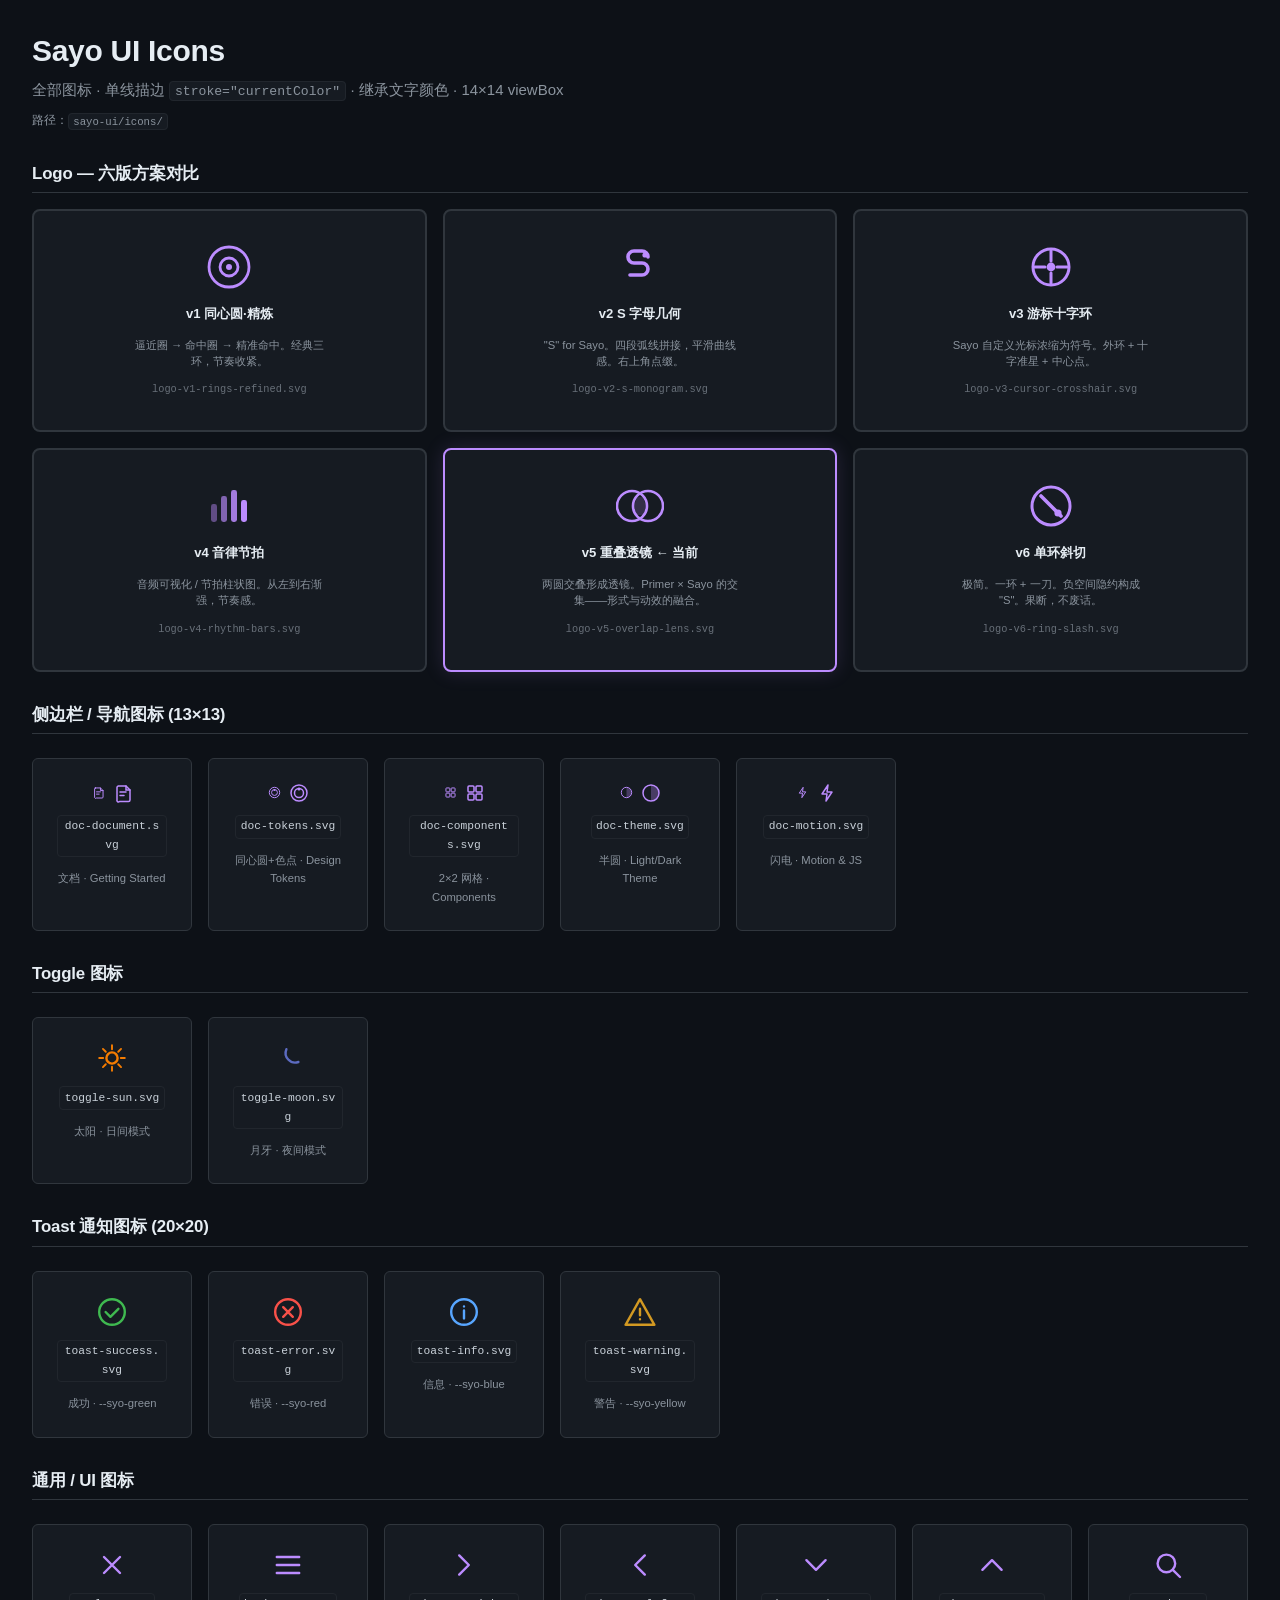
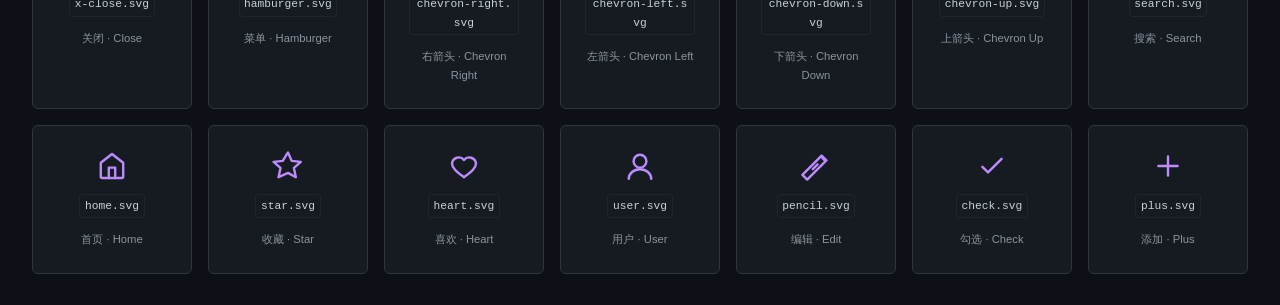
==== commit 5e6123c6: "feat(v1.1): unify BEM naming + 14 new icons - Rename .syo-toggle-theme -> .syo-toggle--theme - Renam" ====
--- a/icons/index.html
+++ b/icons/index.html
@@ -166,5 +166,80 @@
   </div>
 </div>
 
+<!-- General / UI icons -->
+<h3 class="section-title">通用 / UI 图标</h3>
+<div class="icon-grid">
+  <div class="icon-card">
+    <svg viewBox="0 0 20 20" fill="none"><path d="M5 5l10 10M15 5l-10 10" stroke="currentColor" stroke-width="1.5" stroke-linecap="round"/></svg>
+    <code>x-close.svg</code>
+    <span class="label">关闭 · Close</span>
+  </div>
+  <div class="icon-card">
+    <svg viewBox="0 0 20 20" fill="none"><path d="M3 5h14M3 10h14M3 15h14" stroke="currentColor" stroke-width="1.5" stroke-linecap="round"/></svg>
+    <code>hamburger.svg</code>
+    <span class="label">菜单 · Hamburger</span>
+  </div>
+  <div class="icon-card">
+    <svg viewBox="0 0 20 20" fill="none"><path d="M7 4l6 6-6 6" stroke="currentColor" stroke-width="1.5" stroke-linecap="round" stroke-linejoin="round"/></svg>
+    <code>chevron-right.svg</code>
+    <span class="label">右箭头 · Chevron Right</span>
+  </div>
+  <div class="icon-card">
+    <svg viewBox="0 0 20 20" fill="none"><path d="M13 4l-6 6 6 6" stroke="currentColor" stroke-width="1.5" stroke-linecap="round" stroke-linejoin="round"/></svg>
+    <code>chevron-left.svg</code>
+    <span class="label">左箭头 · Chevron Left</span>
+  </div>
+  <div class="icon-card">
+    <svg viewBox="0 0 20 20" fill="none"><path d="M4 7l6 6 6-6" stroke="currentColor" stroke-width="1.5" stroke-linecap="round" stroke-linejoin="round"/></svg>
+    <code>chevron-down.svg</code>
+    <span class="label">下箭头 · Chevron Down</span>
+  </div>
+  <div class="icon-card">
+    <svg viewBox="0 0 20 20" fill="none"><path d="M4 13l6-6 6 6" stroke="currentColor" stroke-width="1.5" stroke-linecap="round" stroke-linejoin="round"/></svg>
+    <code>chevron-up.svg</code>
+    <span class="label">上箭头 · Chevron Up</span>
+  </div>
+  <div class="icon-card">
+    <svg viewBox="0 0 20 20" fill="none"><circle cx="9" cy="9" r="5.5" stroke="currentColor" stroke-width="1.5"/><path d="M13 13l4.5 4.5" stroke="currentColor" stroke-width="1.5" stroke-linecap="round"/></svg>
+    <code>search.svg</code>
+    <span class="label">搜索 · Search</span>
+  </div>
+  <div class="icon-card">
+    <svg viewBox="0 0 20 20" fill="none"><path d="M3 8l7-5.5L17 8v8.5a1 1 0 01-1 1H4a1 1 0 01-1-1V8z" stroke="currentColor" stroke-width="1.5" stroke-linecap="round" stroke-linejoin="round"/><path d="M8 17.5V11h4v6.5" stroke="currentColor" stroke-width="1.5" stroke-linecap="round" stroke-linejoin="round"/></svg>
+    <code>home.svg</code>
+    <span class="label">首页 · Home</span>
+  </div>
+  <div class="icon-card">
+    <svg viewBox="0 0 20 20" fill="none"><path d="M10 1.5l2.3 5.3 5.7.6-4.3 3.8 1.2 5.8L10 14.3 4.1 17l1.2-5.8L1 7.4l5.7-.6L10 1.5z" stroke="currentColor" stroke-width="1.5" stroke-linejoin="round"/></svg>
+    <code>star.svg</code>
+    <span class="label">收藏 · Star</span>
+  </div>
+  <div class="icon-card">
+    <svg viewBox="0 0 20 20" fill="none"><path d="M10 17c-4-3-7.5-5.4-7.5-8.5A4.25 4.25 0 0110 6.2a4.25 4.25 0 017.5 2.3c0 3.1-3.5 5.5-7.5 8.5z" stroke="currentColor" stroke-width="1.5" stroke-linejoin="round"/></svg>
+    <code>heart.svg</code>
+    <span class="label">喜欢 · Heart</span>
+  </div>
+  <div class="icon-card">
+    <svg viewBox="0 0 20 20" fill="none"><circle cx="10" cy="7" r="4" stroke="currentColor" stroke-width="1.5"/><path d="M3 18c0-3.3 3.1-6 7-6s7 2.7 7 6" stroke="currentColor" stroke-width="1.5" stroke-linecap="round"/></svg>
+    <code>user.svg</code>
+    <span class="label">用户 · User</span>
+  </div>
+  <div class="icon-card">
+    <svg viewBox="0 0 20 20" fill="none"><path d="M13.5 3.5l-12 12 3 3 12-12-3-3z" stroke="currentColor" stroke-width="1.5" stroke-linejoin="round"/><path d="M11 9l-3 3" stroke="currentColor" stroke-width="1.5" stroke-linecap="round"/><path d="M14 5l1.5 1.5" stroke="currentColor" stroke-width="1.5" stroke-linecap="round"/></svg>
+    <code>pencil.svg</code>
+    <span class="label">编辑 · Edit</span>
+  </div>
+  <div class="icon-card">
+    <svg viewBox="0 0 20 20" fill="none"><path d="M4 10.5l3.5 3.5 8.5-8.5" stroke="currentColor" stroke-width="1.5" stroke-linecap="round" stroke-linejoin="round"/></svg>
+    <code>check.svg</code>
+    <span class="label">勾选 · Check</span>
+  </div>
+  <div class="icon-card">
+    <svg viewBox="0 0 20 20" fill="none"><path d="M10 4v12M4 10h12" stroke="currentColor" stroke-width="1.5" stroke-linecap="round"/></svg>
+    <code>plus.svg</code>
+    <span class="label">添加 · Plus</span>
+  </div>
+</div>
+
 </body>
 </html>
--- a/sayo.css
+++ b/sayo.css
@@ -793,7 +793,7 @@
    Generic pill toggle switch. Pure CSS, checkbox-driven.
    Variants:
      .syo-toggle             — base: clean pill, blue when checked
-     .syo-toggle-theme       — day/night: sky gradient, stars, sun↔moon
+     .syo-toggle--theme       — day/night: sky gradient, stars, sun↔moon
      .syo-toggle.syo-toggle--sm  — compact (36×20)
 */
 
@@ -884,7 +884,7 @@
    Extends base toggle with sky gradient track, stars,
    and sun/moon icons inside the knob.
    ═══════════════════════════════════════════════════════════════ */
-.syo-toggle-theme {
+.syo-toggle--theme {
   --st-width: 52px;
   --st-height: 28px;
   --st-knob: 22px;
@@ -893,18 +893,18 @@
 }
 
 /* Night sky (unchecked — dark theme) → Day sky (checked — light theme) */
-.syo-toggle-theme .syo-toggle-track {
+.syo-toggle--theme .syo-toggle-track {
   background: linear-gradient(135deg, #0d1b3e 0%, #1a237e 40%, #283593 100%);
   border: none;
   box-shadow: inset 0 1px 3px rgba(0,0,0,0.3);
   transition: background 500ms ease;
 }
-.syo-toggle-theme input:checked ~ .syo-toggle-track {
+.syo-toggle--theme input:checked ~ .syo-toggle-track {
   background: linear-gradient(135deg, #81d4fa 0%, #4fc3f7 50%, #ffcc80 100%);
 }
 
 /* Stars — visible at night (unchecked), fade out for day (checked) */
-.syo-toggle-theme .syo-toggle-track::after {
+.syo-toggle--theme .syo-toggle-track::after {
   content: '';
   position: absolute;
   inset: 3px 6px;
@@ -918,38 +918,38 @@
     radial-gradient(1.2px 1.2px at 35% 60%, #fff 50%, transparent 50%);
   background-repeat: no-repeat;
 }
-.syo-toggle-theme input:checked ~ .syo-toggle-track::after { opacity: 0; }
+.syo-toggle--theme input:checked ~ .syo-toggle-track::after { opacity: 0; }
 
 /* Theme knob — moon (unchecked) → sun (checked) */
-.syo-toggle-theme .syo-toggle-knob {
+.syo-toggle--theme .syo-toggle-knob {
   background: #e8eaf6;
   box-shadow: 0 1px 6px rgba(0,0,0,0.25), 0 0 14px rgba(121,192,255,0.2);
   transition: transform 400ms var(--syo-ease-elastic),
               background 300ms ease,
               box-shadow 300ms ease;
 }
-.syo-toggle-theme input:checked ~ .syo-toggle-knob {
+.syo-toggle--theme input:checked ~ .syo-toggle-knob {
   background: #fff8e1;
   box-shadow: 0 1px 4px rgba(0,0,0,0.18), 0 0 8px rgba(255,183,77,0.3);
 }
 
 /* Icons — moon visible by default, sun on checked */
-.syo-toggle-theme .syo-toggle-knob svg {
+.syo-toggle--theme .syo-toggle-knob svg {
   position: absolute;
   width: 13px; height: 13px;
   transition: opacity 250ms ease, transform 300ms var(--syo-ease-elastic);
 }
 .syo-toggle-sun  { opacity: 0; transform: rotate(90deg); }
 .syo-toggle-moon { opacity: 1; transform: rotate(0); }
-.syo-toggle-theme input:checked ~ .syo-toggle-knob .syo-toggle-sun {
+.syo-toggle--theme input:checked ~ .syo-toggle-knob .syo-toggle-sun {
   opacity: 1; transform: rotate(0);
 }
-.syo-toggle-theme input:checked ~ .syo-toggle-knob .syo-toggle-moon {
+.syo-toggle--theme input:checked ~ .syo-toggle-knob .syo-toggle-moon {
   opacity: 0; transform: rotate(-60deg);
 }
 
 /* ── VARIANT: Language (text labels inside knob) ── */
-.syo-toggle-lang {
+.syo-toggle--lang {
   --st-width: 48px;
   --st-height: 26px;
   --st-knob: 22px;
@@ -957,18 +957,18 @@
   --st-travel: 22px;
 }
 /* Track: purple → deep blue */
-.syo-toggle-lang .syo-toggle-track {
+.syo-toggle--lang .syo-toggle-track {
   background: linear-gradient(135deg, #2d1b69 0%, #4c249f 50%, #6d35d1 100%);
   border: none;
   box-shadow: inset 0 1px 3px rgba(0,0,0,0.3);
   transition: background 400ms ease, box-shadow 400ms ease;
 }
-.syo-toggle-lang input:checked ~ .syo-toggle-track {
+.syo-toggle--lang input:checked ~ .syo-toggle-track {
   background: linear-gradient(135deg, #0d1b3e 0%, #122a5c 50%, #1a3a7a 100%);
   box-shadow: inset 0 1px 3px rgba(0,0,0,0.2), 0 0 10px rgba(88, 166, 255, 0.15);
 }
 /* Knob: light, works on both purple and blue */
-.syo-toggle-lang .syo-toggle-knob {
+.syo-toggle--lang .syo-toggle-knob {
   font-size: 0.625rem;
   font-weight: 700;
   color: #7c3aed;
@@ -979,13 +979,13 @@
               box-shadow 300ms var(--syo-ease-out),
               color 250ms ease, background 250ms ease;
 }
-.syo-toggle-lang input:checked ~ .syo-toggle-knob {
+.syo-toggle--lang input:checked ~ .syo-toggle-knob {
   color: #3b82f6;
   background: #eff6ff;
   box-shadow: 0 1px 4px rgba(0,0,0,0.15), 0 0 10px rgba(59, 130, 246, 0.25);
 }
-.syo-toggle-lang .syo-toggle-knob .syo-lang-zh,
-.syo-toggle-lang .syo-toggle-knob .syo-lang-en {
+.syo-toggle--lang .syo-toggle-knob .syo-lang-zh,
+.syo-toggle--lang .syo-toggle-knob .syo-lang-en {
   position: absolute;
   inset: 0;
   display: flex;
@@ -993,12 +993,12 @@
   justify-content: center;
   transition: opacity 200ms ease, transform 200ms var(--syo-ease-elastic);
 }
-.syo-toggle-lang .syo-lang-zh { opacity: 1; transform: scale(1); }
-.syo-toggle-lang .syo-lang-en { opacity: 0; transform: scale(0.6); }
-.syo-toggle-lang input:checked ~ .syo-toggle-knob .syo-lang-zh {
+.syo-toggle--lang .syo-lang-zh { opacity: 1; transform: scale(1); }
+.syo-toggle--lang .syo-lang-en { opacity: 0; transform: scale(0.6); }
+.syo-toggle--lang input:checked ~ .syo-toggle-knob .syo-lang-zh {
   opacity: 0; transform: scale(0.6);
 }
-.syo-toggle-lang input:checked ~ .syo-toggle-knob .syo-lang-en {
+.syo-toggle--lang input:checked ~ .syo-toggle-knob .syo-lang-en {
   opacity: 1; transform: scale(1);
 }
 
